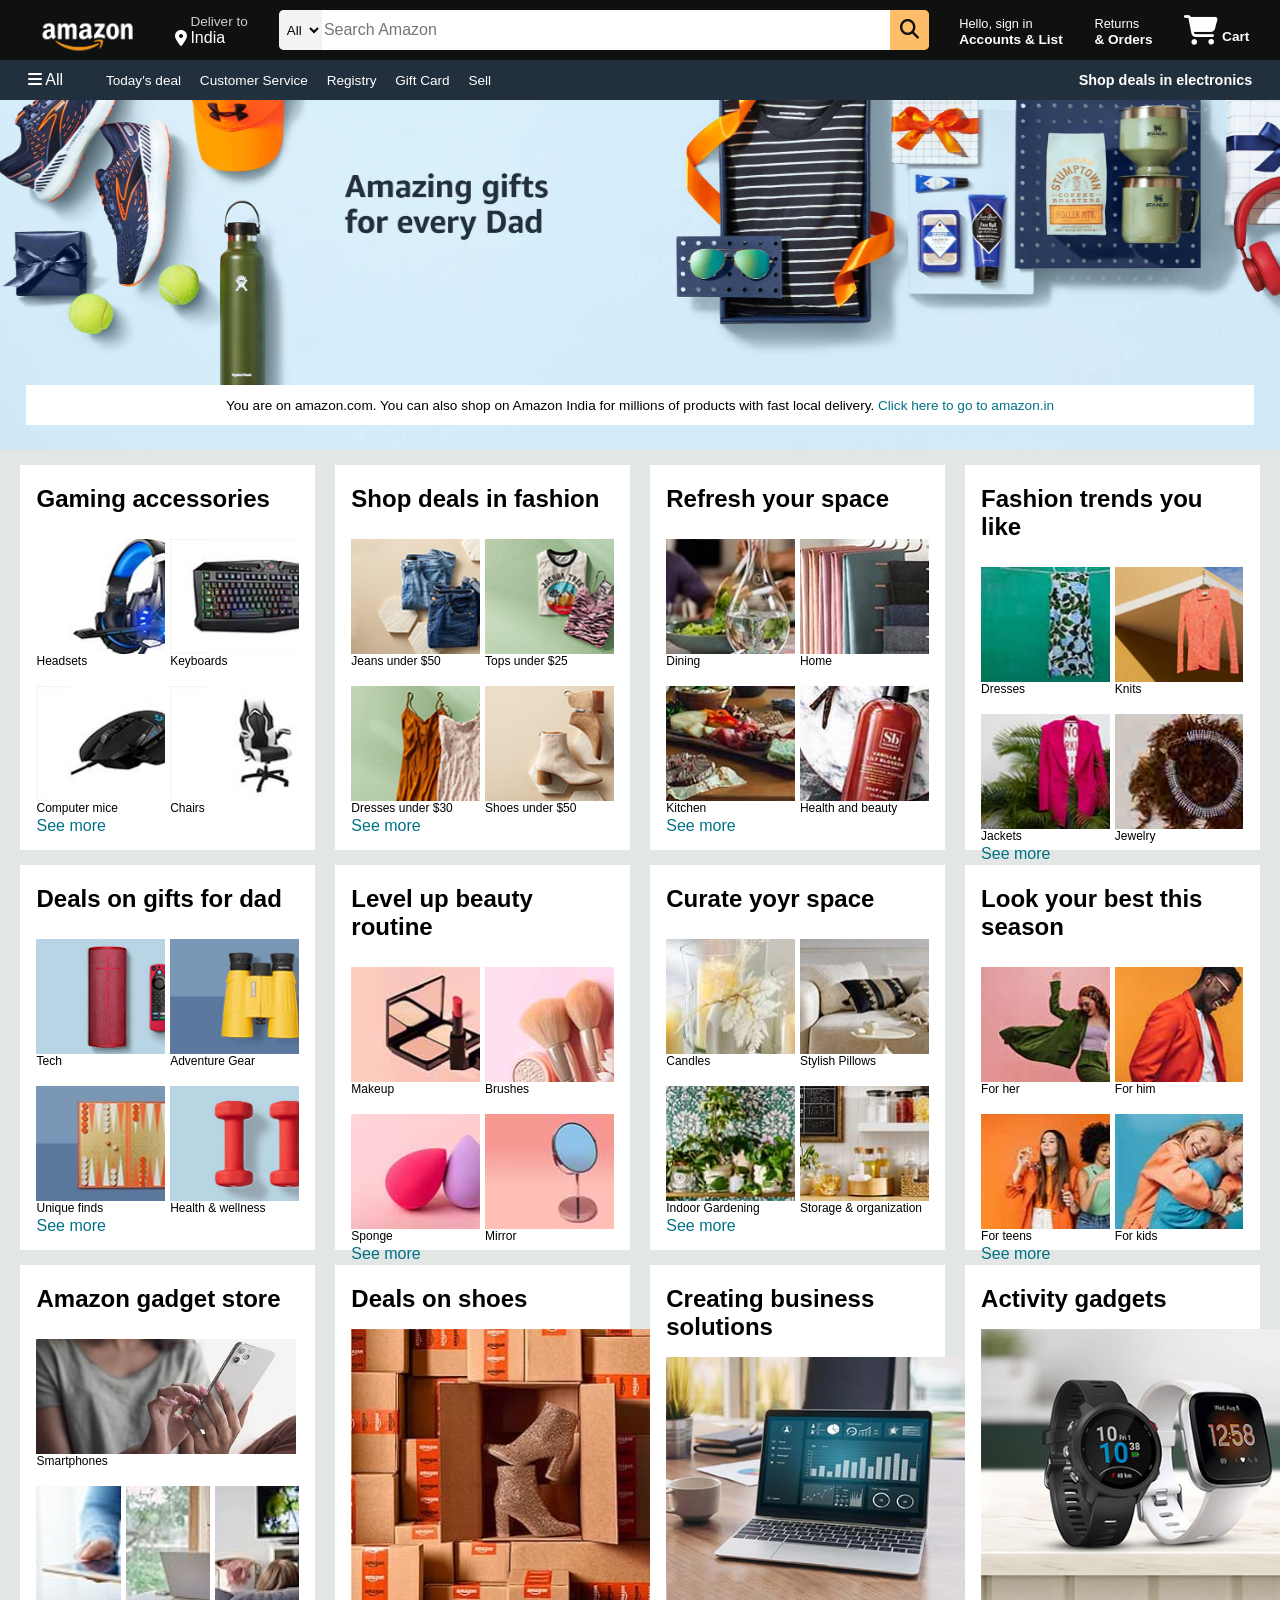
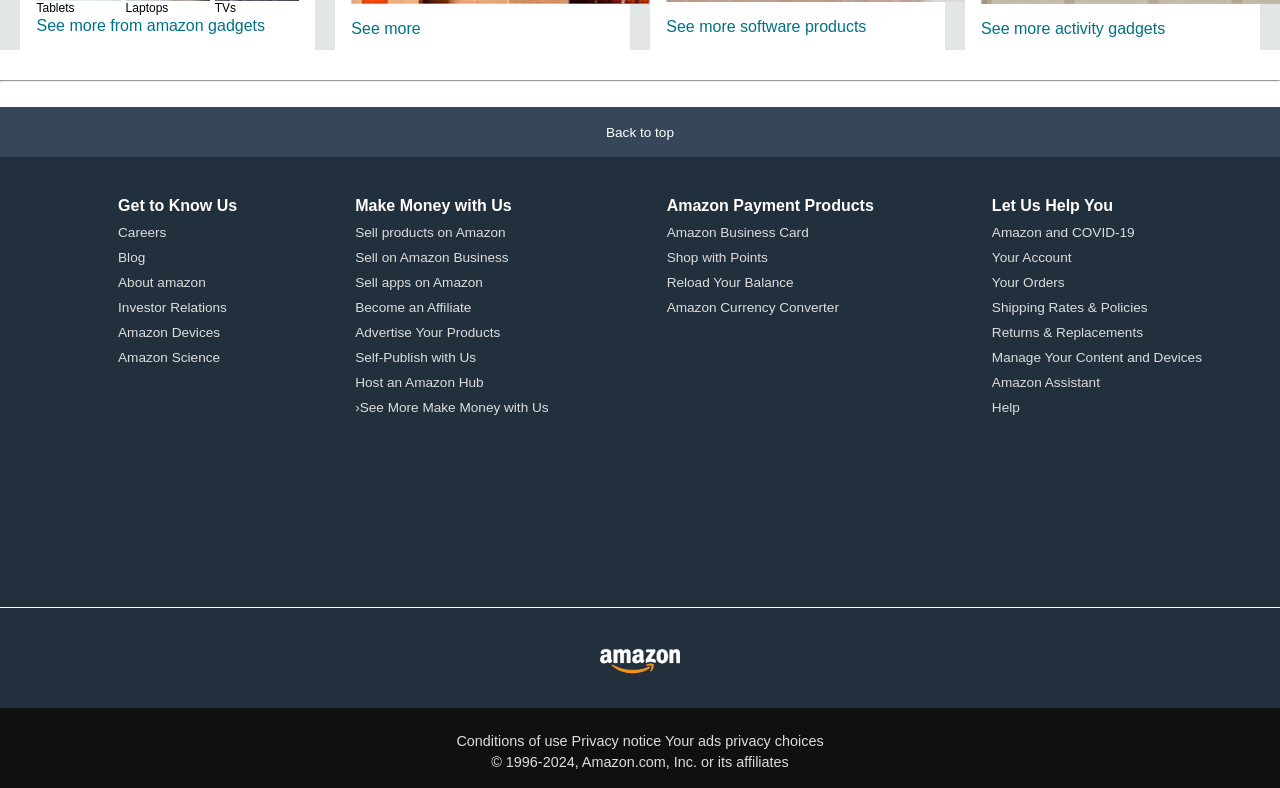
==== index.html @ 2d407ab9 "Rename homepage to index.html for GitHub Pages" ====
<!DOCTYPE html>
<html lang="en">
<head>
    <meta charset="UTF-8">
    <meta name="viewport" content="width=device-width, initial-scale=1.0">
    <title>Amazon</title>
    <link rel="stylesheet" href="style.css">
    <link rel="shortcut icon" href="/assets/images/amazon_logo.png" type="image/x-icon">
    <link rel="stylesheet" href="https://cdnjs.cloudflare.com/ajax/libs/font-awesome/6.5.2/css/all.min.css" integrity="sha512-SnH5WK+bZxgPHs44uWIX+LLJAJ9/2PkPKZ5QiAj6Ta86w+fsb2TkcmfRyVX3pBnMFcV7oQPJkl9QevSCWr3W6A==" crossorigin="anonymous" referrerpolicy="no-referrer" />
</head>
<body>
    <header>
        <div class="navbar">
            <div class="nav-logo border">
                <div class="logo"></div>
            </div>

            <div class="nav-address border">
                <p class="delivery">Deliver to</p>
                <div class="add-icon">
                    <i class="fa-solid fa-location-dot"></i>
                    <p class="country">India</p>
                </div>
            </div>

            <div class="nav-search">
               <select name="Selection" class="search-select">
                <option value="All">All</option>
               </select>
                <input type="text" placeholder="Search Amazon" class="search-input">
                <div class="search-icon">
                    <i class="fa-solid fa-magnifying-glass"></i>
                </div>
            </div>

            <div class="nav-signin border">
                <p><span>Hello, sign in</span></p>
                <p class="nav-common">Accounts & List</p>
            </div>

            <div class="nav-return border">
                <p><span>Returns</span></p>
                <p class="nav-common">& Orders</p>
            </div>

            <div class="nav-cart border">
                <i class="fa-solid fa-cart-shopping"></i>
                Cart
            </div>
        </div>

        <div class="panel">
            <div class="panel-all">
                <i class="fa-solid fa-bars"></i>
                All
            </div>

            <div class="panel-ops">
                <p>Today's deal</p>
                <p>Customer Service</p>
                <p>Registry</p>
                <p>Gift Card</p>
                <p>Sell</p>
            </div>

            <div class="panel-deals">
                Shop deals in electronics
            </div>
        </div>
    </header>

    <div class="hero-section">
        <div class="hero-msg">
            <p>You are on amazon.com. You can also shop on Amazon India for millions of products with fast local delivery. <a href="#">Click here to go to amazon.in</a></p>
        </div>
    </div>

    <div class="shop-section">
        <div class="sec-1 item">
            <div class="sec-content">
                <h2>Gaming accessories</h2>
                <div class="first-row">
                    <div class="item-img_1">
                        <p class="text">Headsets</p>
                    </div>
                    <div class="item-img_2">
                        <p class="text">Keyboards</p>
                    </div>
                    
                </div>
                <div class="sec-row">
                    <div class="item-img_3">
                        <p class="text">Computer mice</p>
                    </div>
                    <div class="item-img_4">
                        <p class="text">Chairs</p>
                    </div> 
                </div>
                <a href="#">See more</a>
            </div>
        </div>

        <div class="sec-2 item">
            <div class="sec-content">
                <h2>Shop deals in fashion</h2>
                <div class="first-row">
                    <div class="fashion-img_1">
                        <p class="text">Jeans under $50</p>
                    </div>
                    <div class="fashion-img_2">
                        <p class="text">Tops under $25</p>
                    </div>
                    
                </div>
                <div class="sec-row">
                    <div class="fashion-img_3">
                        <p class="text">Dresses under $30</p>
                    </div>
                    <div class="fashion-img_4">
                        <p class="text">Shoes under $50</p>
                    </div> 
                </div>
                <a href="#">See more</a>
            </div>
        </div>

        <div class="sec-3 item">
            <div class="sec-content">
                <h2>Refresh your space</h2>
                <div class="first-row">
                    <div class="space-refreshing-img_1">
                        <p class="text">Dining</p>
                    </div>
                    <div class="space-refreshing-img_2">
                        <p class="text">Home</p>
                    </div>
                    
                </div>
                <div class="sec-row">
                    <div class="space-refreshing-img_3">
                        <p class="text">Kitchen</p>
                    </div>
                    <div class="space-refreshing-img_4">
                        <p class="text">Health and beauty</p>
                    </div> 
                </div>
                <a href="#">See more</a>
            </div>
        </div>

        <div class="sec-4 item">
            <div class="sec-content">
                <h2>Fashion trends you like</h2>
                <div class="first-row">
                    <div class="fashion-trends-img_1">
                        <p class="text">Dresses</p>
                    </div>
                    <div class="fashion-trends-img_2">
                        <p class="text">Knits</p>
                    </div>
                    
                </div>
                <div class="sec-row">
                    <div class="fashion-trends-img_3">
                        <p class="text">Jackets</p>
                    </div>
                    <div class="fashion-trends-img_4">
                        <p class="text">Jewelry</p>
                    </div> 
                </div>
                <a href="#">See more</a>
            </div>
        </div>

        <div class="sec-5 item">
            <div class="sec-content">
                <h2>Deals on gifts for dad</h2>
                <div class="first-row">
                    <div class="gift-img_1">
                        <p class="text">Tech</p>
                    </div>
                    <div class="gift-img_2">
                        <p class="text">Adventure Gear</p>
                    </div>
                    
                </div>
                <div class="sec-row">
                    <div class="gift-img_3">
                        <p class="text">Unique finds</p>
                    </div>
                    <div class="gift-img_4">
                        <p class="text">Health & wellness</p>
                    </div> 
                </div>
                <a href="#">See more</a>
            </div>
        </div>

        <div class="sec-6 item">
            <div class="sec-content">
                <h2>Level up beauty routine</h2>
                <div class="first-row">
                    <div class="beauty-img_1">
                        <p class="text">Makeup</p>
                    </div>
                    <div class="beauty-img_2">
                        <p class="text">Brushes</p>
                    </div>
                    
                </div>
                <div class="sec-row">
                    <div class="beauty-img_3">
                        <p class="text">Sponge</p>
                    </div>
                    <div class="beauty-img_4">
                        <p class="text">Mirror</p>
                    </div> 
                </div>
                <a href="#">See more</a>
            </div>
        </div>

        <div class="sec-7 item">
            <div class="sec-content">
                <h2>Curate yoyr space</h2>
                <div class="first-row">
                    <div class="curate-img_1">
                        <p class="text">Candles</p>
                    </div>
                    <div class="curate-img_2">
                        <p class="text">Stylish Pillows</p>
                    </div>
                    
                </div>
                <div class="sec-row">
                    <div class="curate-img_3">
                        <p class="text">Indoor Gardening</p>
                    </div>
                    <div class="curate-img_4">
                        <p class="text">Storage & organization</p>
                    </div> 
                </div>
                <a href="#">See more</a>
            </div>
        </div>

        <div class="sec-8 item">
            <div class="sec-content">
                <h2>Look your best this season</h2>
                <div class="first-row">
                    <div class="best-img_1">
                        <p class="text">For her</p>
                    </div>
                    <div class="best-img_2">
                        <p class="text">For him</p>
                    </div>
                    
                </div>
                <div class="sec-row">
                    <div class="best-img_3">
                        <p class="text">For teens</p>
                    </div>
                    <div class="best-img_4">
                        <p class="text">For kids</p>
                    </div> 
                </div>
                <a href="#">See more</a>
            </div>
        </div>

        <div class="sec-9 item">
            <div class="sec-content">
                <h2>Amazon gadget store</h2>
                <div class="first-row">
                    <div class="gadget-img_1">
                        <p class="text">Smartphones</p>
                    </div>
                    
                </div>
                <div class="sec-row">
                    <div class="gadget-img_2">
                        <p class="text">Tablets</p>
                    </div>
                    <div class="gadget-img_3">
                        <p class="text">Laptops</p>
                    </div>
                    <div class="gadget-img_4">
                        <p class="text">TVs</p>
                    </div> 
                </div>
                <a href="#">See more from amazon gadgets</a>
            </div>
        </div>

        <div class="sec-10 single-img">
            <div class="sec-content">
                <h2>Deals on shoes</h2>
                
                    <div class="shoes-img"></div>
                    
                <a href="#">See more</a>
            </div>
        </div>

        <div class="sec-11 single-img">
            <div class="sec-content">
                <h2>Creating business solutions</h2>
                
                    <div class="business-img software"></div>
                    
                <a href="#">See more software products</a>
            </div>
        </div>

        <div class="sec-12 single-img">
            <div class="sec-content">
                <h2>Activity gadgets</h2>
                
                    <div class="smartwatch-img"></div>
                    
                <a href="#">See more activity gadgets </a>
            </div>
        </div>
    </div>

    <hr>

    <footer>
        <div class="foot-panel-top">
            <p>Back to top</p>
        </div>

        <div class="foot-pannel-content">
            <ul>
                <p>Get to Know Us</p>
                <a href="#">Careers</a>
                <a href="#"> Blog</a>
                <a href="#"> About amazon</a>
                <a href="#">Investor Relations</a>
                <a href="#">Amazon Devices</a>
                <a href="#">Amazon Science</a>
            </ul>

            <ul>
                <p>Make Money with Us</p>
                <a href="#">Sell products on Amazon</a>
                <a href="#">Sell on Amazon Business</a>
                <a href="#">Sell apps on Amazon</a>
                <a href="#">Become an Affiliate</a>
                <a href="#">Advertise Your Products</a>
                <a href="#">Self-Publish with Us</a>
                <a href="#">Host an Amazon Hub</a>
                <a href="#">›See More Make Money with Us</a>
            </ul>

            <ul>
                <p>Amazon Payment Products</p>
                <a href="#">Amazon Business Card</a>
                <a href="#">Shop with Points</a>
                <a href="#">Reload Your Balance</a>
                <a href="#">Amazon Currency Converter</a>
            </ul>

            <ul>
                <p>Let Us Help You</p>
                <a href="#">Amazon and COVID-19</a>
                <a href="#">Your Account</a>
                <a href="#">Your Orders</a>
                <a href="#">Shipping Rates & Policies</a>
                <a href="#">Returns & Replacements</a>
                <a href="#">Manage Your Content and Devices</a>
                <a href="#">Amazon Assistant</a>
                <a href="#">Help</a>
            </ul>
        </div>

        <div class="foot-panel-navs">
            <div class="foot-amazon-logo">
                <div class="logo"></div>
            </div>
            
        </div>

        <div class="panel-nav-pages">
            <div class="pages">
                <a href="#">Conditions of use</a>
                <a href="#">Privacy notice</a>
                <a href="#">Your ads privacy choices</a>
            </div>
            <div class="copyright">
                © 1996-2024, Amazon.com, Inc. or its affiliates
            </div>
        </div>
    </footer>

</body>
</html>
---- style.css ----
* {
    margin: 0;
    font-family: arial;
    border: border-box;
}

.navbar {
    height: 60px;
    background-color: #0f1111;
    color: white;
    display: flex;
    align-items: center;
    justify-content: space-evenly;
}

.nav-logo{
    height: 50px;
    width: 113px;
}

.logo {
    background-image: url("/assets/images/amazon_logo.png");
    height: 50px;
    width: 100%;
    background-size: cover;
}

.border {
    border: 1.5px solid transparent;
}

.border:hover {
    border: 1.5px solid white;
}

.add-icon {
    display: flex;
    align-items: center;
}

.delivery {
    color: #cccccc;
    margin-left: 15px;
    font-size: 0.85rem;
}

.country {
    font-size: 1rem;
    margin-left: 3px;
}

.nav-search {
    display: flex;
    justify-content: space-evenly;
    width: 650px;
    height: 40px;
    background-color: orange;
    border-radius: 5px;
}

.nav-search:hover {
    box-shadow: 0.25px 0.25px 10px #febd68;
}

.search-select {
    background-color: #f3f3f3;
    width: 50px;
    text-align: center;
    border-top-left-radius: 5px;
    border-bottom-left-radius: 5px;
    border: none;
}

.search-input {
    width: 100%;
    font-size: 1rem;
    border: none;
}

.search-icon {
    display: flex;
    justify-content: center;
    align-items: center;
    width: 45px;
    font-size: 1.2rem;
    background-color: #febd68;
    border-top-right-radius: 5px;
    border-bottom-right-radius: 5px;
    color: #0f1111;
}

span {
    font-size: 0.80rem;
}

.nav-common {
    font-size: 0.85rem;
    font-weight: 700;
}

.nav-cart i {
    font-size: 30px;
}

.nav-cart {
    font-size: 0.85rem;
    font-weight: 700;
}

.panel {
    height: 40px;
    background-color: #222f3d;
    color: white;
    display: flex;
    align-items: center;
    justify-content: space-evenly;
}

.panel-ops p {
    display: inline;
    margin-left: 15px;
}

.panel-ops {
    width: 75%;
    font-size: 0.85rem;
}

.panel-deals {
    font-size: 0.9rem;
    font-weight: 700;
}

.hero-section {
    background-image: url("/assets/images/Hero-image.jpg");
    height: 350px;
    background-size: cover;
    display: flex;
    justify-content: center;
    align-items: flex-end;
}

.hero-msg {
    background-color: white;
    color: black;
    height: 40px;
    width: 96%;
    display: flex;
    align-items: center;
    justify-content: center;
    font-size: 0.85rem;
    margin-bottom: 25px;
}

.hero-msg a {
    color: #007185;
    text-decoration: none;
}

.shop-section {
    display: flex;
    justify-content: space-evenly;
    flex-wrap: wrap;
    background-color: #e2e7e6;
}

.item {
    height: 350px;
    width: 23%;
    background-color: white;
    padding: 20px 0px 15px;
    margin-top: 15px;
}

.sec-content {
    margin-left: 1rem;
    margin-right: 1rem;
}

.sec-content h2 {
    font-size: 1.5rem;
    font-weight: 700;
    margin-bottom: 10px;
}

.sec-content a {
    color: #007185;
    text-decoration: none;
}

.sec-content a:hover {
    color: red;
}

.first-row {
    display: flex;
}

.sec-row {
    display: flex;
}

.text {
    font-size: 0.75rem;
    margin-top: 115px;
}

.item-img_1 {
    background-image: url("/assets/images/Headset.jpg");
    background-size: cover;
    height: 115px;
    width: 185px;
    margin-top: 1rem;
    margin-bottom: 1rem;
    margin-right: 2.5px;
}

.item-img_2 {
    background-image: url("/assets/images/Keyboards.jpg");
    background-size: cover;
    height: 115px;
    width: 185px;
    margin-top: 1rem;
    margin-bottom: 1rem;
    margin-left: 2.5px;
}


.item-img_3 {
    background-image: url("/assets/images/Computer-mice.jpg");
    background-size: cover;
    height: 115px;
    width: 185px;
    margin-top: 1rem;
    margin-bottom: 1rem;
    margin-right: 2.5px;
}

.item-img_4 {
    background-image: url("/assets/images/Chairs.jpg");
    background-size: cover;
    height: 115px;
    width: 185px;
    margin-top: 1rem;
    margin-bottom: 1rem;
    margin-left: 2.5px;
}

.fashion-img_1 {
    background-image: url("/assets/images/Jeans.jpg");
    background-size: cover;
    height: 115px;
    width: 185px;
    margin-top: 1rem;
    margin-bottom: 1rem;
    margin-right: 2.5px;
}

.fashion-img_2 {
    background-image: url("/assets/images/Tops.jpg");
    background-size: cover;
    height: 115px;
    width: 185px;
    margin-top: 1rem;
    margin-bottom: 1rem;
    margin-left: 2.5px;
}


.fashion-img_3 {
    background-image: url("/assets/images/Dresses.jpg");
    background-size: cover;
    height: 115px;
    width: 185px;
    margin-top: 1rem;
    margin-bottom: 1rem;
    margin-right: 2.5px;
}

.fashion-img_4 {
    background-image: url("/assets/images/Shoes.jpg");
    background-size: cover;
    height: 115px;
    width: 185px;
    margin-top: 1rem;
    margin-bottom: 1rem;
    margin-left: 2.5px;
}

 .space-refreshing-img_1 {
    background-image: url("/assets/images/Dining.jpg");
    background-size: cover;
    height: 115px;
    width: 185px;
    margin-top: 1rem;
    margin-bottom: 1rem;
    margin-right: 2.5px;
}

.space-refreshing-img_2 {
    background-image: url("/assets/images/Home.jpg");
    background-size: cover;
    height: 115px;
    width: 185px;
    margin-top: 1rem;
    margin-bottom: 1rem;
    margin-left: 2.5px;
}


.space-refreshing-img_3 {
    background-image: url("/assets/images/Kitchen.jpg");
    background-size: cover;
    height: 115px;
    width: 185px;
    margin-top: 1rem;
    margin-bottom: 1rem;
    margin-right: 2.5px;
}

.space-refreshing-img_4 {
    background-image: url("assets/images/Health\ and\ beauty.jpg");
    background-size: cover;
    height: 115px;
    width: 185px;
    margin-top: 1rem;
    margin-bottom: 1rem;
    margin-left: 2.5px;
}

.fashion-trends-img_1 {
    background-image: url("/assets/images/Trends-dresses.jpg");
    background-size: cover;
    height: 115px;
    width: 185px;
    margin-top: 1rem;
    margin-bottom: 1rem;
    margin-right: 2.5px;
}

.fashion-trends-img_2 {
    background-image: url("assets/images/Trends-knits.jpg");
    background-size: cover;
    height: 115px;
    width: 185px;
    margin-top: 1rem;
    margin-bottom: 1rem;
    margin-left: 2.5px;
}


.fashion-trends-img_3 {
    background-image: url("/assets/images/Trends-jackets.jpg");
    background-size: cover;
    height: 115px;
    width: 185px;
    margin-top: 1rem;
    margin-bottom: 1rem;
    margin-right: 2.5px;
}

.fashion-trends-img_4 {
    background-image: url("/assets/images/Trends-jewelry.jpg");
    background-size: cover;
    height: 115px;
    width: 185px;
    margin-top: 1rem;
    margin-bottom: 1rem;
    margin-left: 2.5px;
} 

.gift-img_1 {
    background-image: url("/assets/images/Gift-tech.jpg");
    background-size: cover;
    height: 115px;
    width: 185px;
    margin-top: 1rem;
    margin-bottom: 1rem;
    margin-right: 2.5px;
}

.gift-img_2 {
    background-image: url("/assets/images/Gift-adventure_gear.jpg");
    background-size: cover;
    height: 115px;
    width: 185px;
    margin-top: 1rem;
    margin-bottom: 1rem;
    margin-left: 2.5px;
}


.gift-img_3 {
    background-image: url("/assets/images/Gift-unique_finds.jpg");
    background-size: cover;
    height: 115px;
    width: 185px;
    margin-top: 1rem;
    margin-bottom: 1rem;
    margin-right: 2.5px;
}

.gift-img_4 {
    background-image: url("/assets/images/Gift-health\ &\ wellness.jpg");
    background-size: cover;
    height: 115px;
    width: 185px;
    margin-top: 1rem;
    margin-bottom: 1rem;
    margin-left: 2.5px;
}

.beauty-img_1 {
    background-image: url("/assets/images/Beauty-makeup.jpg");
    background-size: cover;
    height: 115px;
    width: 185px;
    margin-top: 1rem;
    margin-bottom: 1rem;
    margin-right: 2.5px;
}

.beauty-img_2 {
    background-image: url("/assets/images/Beauty-brushes.jpg");
    background-size: cover;
    height: 115px;
    width: 185px;
    margin-top: 1rem;
    margin-bottom: 1rem;
    margin-left: 2.5px;
}


.beauty-img_3 {
    background-image: url("/assets/images/Beauty-sponges.jpg");
    background-size: cover;
    height: 115px;
    width: 185px;
    margin-top: 1rem;
    margin-bottom: 1rem;
    margin-right: 2.5px;
}

.beauty-img_4 {
    background-image: url("/assets/images/Beauty-mirrors.jpg");
    background-size: cover;
    height: 115px;
    width: 185px;
    margin-top: 1rem;
    margin-bottom: 1rem;
    margin-left: 2.5px;
}

.curate-img_1 {
    background-image: url("/assets/images/space-candles.jpg");
    background-size: cover;
    height: 115px;
    width: 185px;
    margin-top: 1rem;
    margin-bottom: 1rem;
    margin-right: 2.5px;
}

.curate-img_2 {
    background-image: url("/assets/images/space-stylish_pillows.jpg");
    background-size: cover;
    height: 115px;
    width: 185px;
    margin-top: 1rem;
    margin-bottom: 1rem;
    margin-left: 2.5px;
}


.curate-img_3 {
    background-image: url("/assets/images/space-indoor_gardening.jpg");
    background-size: cover;
    height: 115px;
    width: 185px;
    margin-top: 1rem;
    margin-bottom: 1rem;
    margin-right: 2.5px;
}

.curate-img_4 {
    background-image: url("/assets/images/space-storage\ &\ organization.jpg");
    background-size: cover;
    height: 115px;
    width: 185px;
    margin-top: 1rem;
    margin-bottom: 1rem;
    margin-left: 2.5px;
}

.best-img_1 {
    background-image: url("/assets/images/best-for_her.jpg");
    background-size: cover;
    height: 115px;
    width: 185px;
    margin-top: 1rem;
    margin-bottom: 1rem;
    margin-right: 2.5px;
}

.best-img_2 {
    background-image: url("/assets/images/best-for_him.jpg");
    background-size: cover;
    height: 115px;
    width: 185px;
    margin-top: 1rem;
    margin-bottom: 1rem;
    margin-left: 2.5px;
}


.best-img_3 {
    background-image: url("/assets/images/best-for_teens.jpg");
    background-size: cover;
    height: 115px;
    width: 185px;
    margin-top: 1rem;
    margin-bottom: 1rem;
    margin-right: 2.5px;
}

.best-img_4 {
    background-image: url("/assets/images/best-for_kids.jpg");
    background-size: cover;
    height: 115px;
    width: 185px;
    margin-top: 1rem;
    margin-bottom: 1rem;
    margin-left: 2.5px;
}

.gadget-img_1 {
    background-image: url("/assets/images/Gadget-smartphone.jpg");
    background-size: cover;
    height: 115px;
    width: 100%;
    margin-top: 1rem;
    margin-bottom: 1rem;
    margin-right: 2.5px;
}

.gadget-img_2 {
    background-image: url("/assets/images/Gadget-tablet.jpg");
    background-size: cover;
    height: 115px;
    width: 185px;
    margin-top: 1rem;
    margin-bottom: 1rem;
    margin-right: 2.5px;
}


.gadget-img_3 {
    background-image: url("/assets/images/Gadget-laptop.jpg");
    background-size: cover;
    height: 115px;
    width: 185px;
    margin-top: 1rem;
    margin-bottom: 1rem;
    margin-right: 2.5px;
    margin-left: 2.5px;
}

.gadget-img_4 {
    background-image: url("/assets/images/Gadget-tv.jpg");
    background-size: cover;
    height: 115px;
    width: 185px;
    margin-top: 1rem;
    margin-bottom: 1rem;
    margin-left: 2.5px;
}

.single-img {
    height: 350px;
    width: 23%;
    background-color: white;
    padding: 20px 0px 15px;
    margin-top: 15px;
}

.shoes-img {
    background-image: url("/assets/images/deals-shoes.jpg");
    background-size: cover;
    height: 275px;
    width: 315px;
    margin-top: 1rem;
    margin-bottom: 1rem;
}

.business-img {
    background-image: url("/assets/images/business-solutions.jpg");
    background-size: cover;
    height: 245px;
    width: 315px;
    margin-top: 1rem;
    margin-bottom: 1rem;
}


.smartwatch-img {
    background-image: url("/assets/images/Activity-smartwatch.jpg");
    background-size: cover;
    height: 275px;
    width: 315px;
    margin-top: 1rem;
    margin-bottom: 1rem;
}

hr {
    margin-top: 30px;
}

footer {
    margin-top: 25px;
}

.foot-panel-top {
    background-color: #37475a;
    display: flex;
    justify-content: center;
    align-items: center;
    color: white;
    font-size: 0.85rem;
    height: 50px;
}

.foot-pannel-content p {
    font-weight: 700;
    margin-top: 40px;
}

.foot-pannel-content a {
    text-decoration: none;
}

.foot-pannel-content a:hover {
    text-decoration: underline;
}


.foot-pannel-content {
    display: flex;
    justify-content: space-evenly;
    background-color: #222f3d;
    color: white;
    height: 450px;
}

ul a {
    display: block;
    color: #dddddd;
    font-size: 0.85rem;
    margin-top: 10px;
}

.foot-panel-navs {
    background-color: #222f3d;
    border-top: 0.15px solid white;
    color: white;
    height: 100px;
    display: flex;
    justify-content: center;
    align-items: center;
}


.foot-amazon-logo {
    background-image: url("/assets/images/amazon_logo.png");
    height: 50px;
    width: 100px;
    background-size: cover;
}

.panel-nav-pages {
    background-color: #0f1111;
    height: 80px;
    font-size: 0.90rem;
    text-align: center;
}
.pages a {
    color: #dddddd;
    text-decoration: none;
}

.pages a:hover {
    text-decoration: underline;
}

.pages {
    padding-top: 25px;
}

.copyright {
    color: #dddddd;
    padding-top: 5px;
}
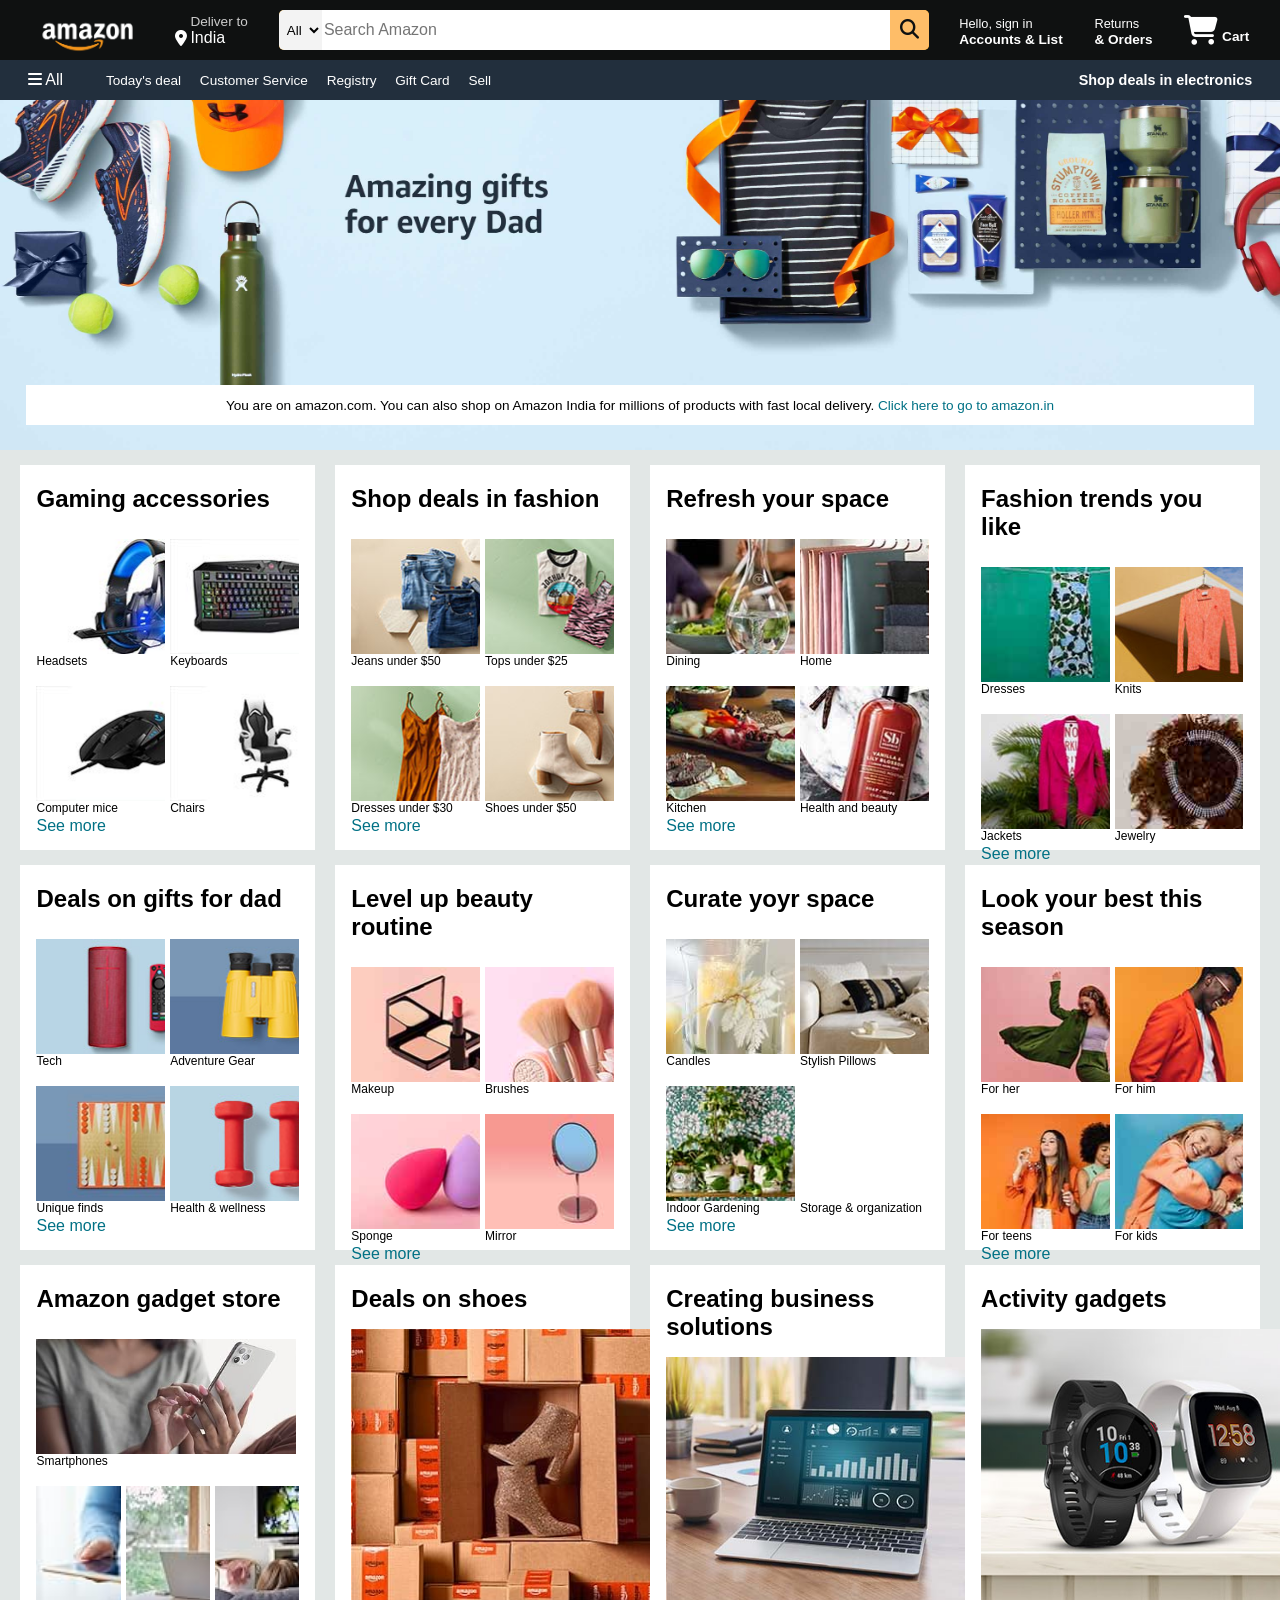
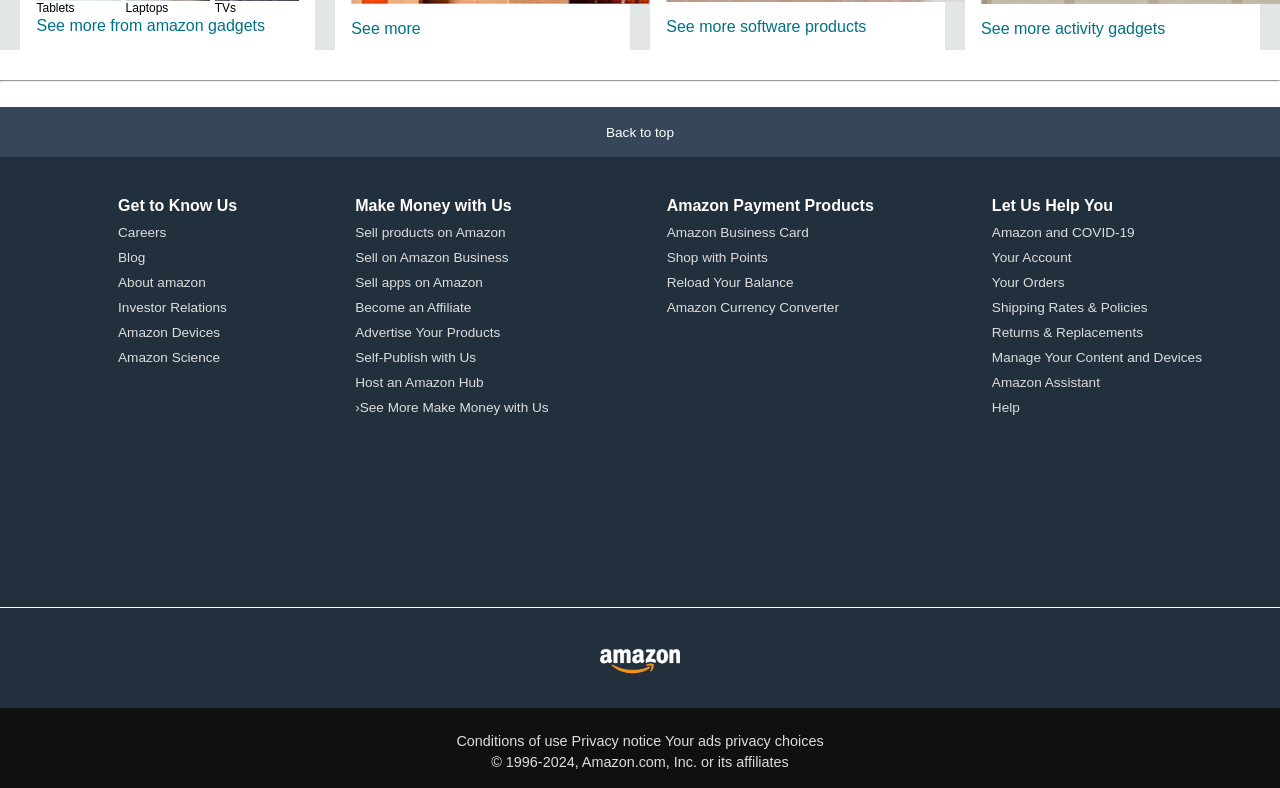
==== commit 5a9fbfb2: "Fix image paths for GitHub Pages" ====
--- a/index.html
+++ b/index.html
@@ -5,7 +5,7 @@
     <meta name="viewport" content="width=device-width, initial-scale=1.0">
     <title>Amazon</title>
     <link rel="stylesheet" href="style.css">
-    <link rel="shortcut icon" href="/assets/images/amazon_logo.png" type="image/x-icon">
+    <link rel="shortcut icon" href="assets/images/amazon_logo.png" type="image/x-icon">
     <link rel="stylesheet" href="https://cdnjs.cloudflare.com/ajax/libs/font-awesome/6.5.2/css/all.min.css" integrity="sha512-SnH5WK+bZxgPHs44uWIX+LLJAJ9/2PkPKZ5QiAj6Ta86w+fsb2TkcmfRyVX3pBnMFcV7oQPJkl9QevSCWr3W6A==" crossorigin="anonymous" referrerpolicy="no-referrer" />
 </head>
 <body>
--- a/style.css
+++ b/style.css
@@ -19,7 +19,7 @@
 }
 
 .logo {
-    background-image: url("/assets/images/amazon_logo.png");
+    background-image: url("assets/images/amazon_logo.png");
     height: 50px;
     width: 100%;
     background-size: cover;
@@ -132,7 +132,7 @@
 }
 
 .hero-section {
-    background-image: url("/assets/images/Hero-image.jpg");
+    background-image: url("assets/images/Hero-image.jpg");
     height: 350px;
     background-size: cover;
     display: flex;
@@ -206,7 +206,7 @@
 }
 
 .item-img_1 {
-    background-image: url("/assets/images/Headset.jpg");
+    background-image: url("assets/images/Headset.jpg");
     background-size: cover;
     height: 115px;
     width: 185px;
@@ -216,7 +216,7 @@
 }
 
 .item-img_2 {
-    background-image: url("/assets/images/Keyboards.jpg");
+    background-image: url("assets/images/Keyboards.jpg");
     background-size: cover;
     height: 115px;
     width: 185px;
@@ -227,7 +227,7 @@
 
 
 .item-img_3 {
-    background-image: url("/assets/images/Computer-mice.jpg");
+    background-image: url("assets/images/Computer-mice.jpg");
     background-size: cover;
     height: 115px;
     width: 185px;
@@ -237,7 +237,7 @@
 }
 
 .item-img_4 {
-    background-image: url("/assets/images/Chairs.jpg");
+    background-image: url("assets/images/Chairs.jpg");
     background-size: cover;
     height: 115px;
     width: 185px;
@@ -247,7 +247,7 @@
 }
 
 .fashion-img_1 {
-    background-image: url("/assets/images/Jeans.jpg");
+    background-image: url("assets/images/Jeans.jpg");
     background-size: cover;
     height: 115px;
     width: 185px;
@@ -257,7 +257,7 @@
 }
 
 .fashion-img_2 {
-    background-image: url("/assets/images/Tops.jpg");
+    background-image: url("assets/images/Tops.jpg");
     background-size: cover;
     height: 115px;
     width: 185px;
@@ -268,7 +268,7 @@
 
 
 .fashion-img_3 {
-    background-image: url("/assets/images/Dresses.jpg");
+    background-image: url("assets/images/Dresses.jpg");
     background-size: cover;
     height: 115px;
     width: 185px;
@@ -278,7 +278,7 @@
 }
 
 .fashion-img_4 {
-    background-image: url("/assets/images/Shoes.jpg");
+    background-image: url("assets/images/Shoes.jpg");
     background-size: cover;
     height: 115px;
     width: 185px;
@@ -288,7 +288,7 @@
 }
 
  .space-refreshing-img_1 {
-    background-image: url("/assets/images/Dining.jpg");
+    background-image: url("assets/images/Dining.jpg");
     background-size: cover;
     height: 115px;
     width: 185px;
@@ -298,7 +298,7 @@
 }
 
 .space-refreshing-img_2 {
-    background-image: url("/assets/images/Home.jpg");
+    background-image: url("assets/images/Home.jpg");
     background-size: cover;
     height: 115px;
     width: 185px;
@@ -309,7 +309,7 @@
 
 
 .space-refreshing-img_3 {
-    background-image: url("/assets/images/Kitchen.jpg");
+    background-image: url("assets/images/Kitchen.jpg");
     background-size: cover;
     height: 115px;
     width: 185px;
@@ -319,7 +319,7 @@
 }
 
 .space-refreshing-img_4 {
-    background-image: url("assets/images/Health\ and\ beauty.jpg");
+    background-image: url("assets/images/Health&beauty.jpg");
     background-size: cover;
     height: 115px;
     width: 185px;
@@ -329,7 +329,7 @@
 }
 
 .fashion-trends-img_1 {
-    background-image: url("/assets/images/Trends-dresses.jpg");
+    background-image: url("assets/images/Trends-dresses.jpg");
     background-size: cover;
     height: 115px;
     width: 185px;
@@ -350,7 +350,7 @@
 
 
 .fashion-trends-img_3 {
-    background-image: url("/assets/images/Trends-jackets.jpg");
+    background-image: url("assets/images/Trends-jackets.jpg");
     background-size: cover;
     height: 115px;
     width: 185px;
@@ -360,7 +360,7 @@
 }
 
 .fashion-trends-img_4 {
-    background-image: url("/assets/images/Trends-jewelry.jpg");
+    background-image: url("assets/images/Trends-jewelry.jpg");
     background-size: cover;
     height: 115px;
     width: 185px;
@@ -370,7 +370,7 @@
 } 
 
 .gift-img_1 {
-    background-image: url("/assets/images/Gift-tech.jpg");
+    background-image: url("assets/images/Gift-tech.jpg");
     background-size: cover;
     height: 115px;
     width: 185px;
@@ -380,7 +380,7 @@
 }
 
 .gift-img_2 {
-    background-image: url("/assets/images/Gift-adventure_gear.jpg");
+    background-image: url("assets/images/Gift-adventure_gear.jpg");
     background-size: cover;
     height: 115px;
     width: 185px;
@@ -391,7 +391,7 @@
 
 
 .gift-img_3 {
-    background-image: url("/assets/images/Gift-unique_finds.jpg");
+    background-image: url("assets/images/Gift-unique_finds.jpg");
     background-size: cover;
     height: 115px;
     width: 185px;
@@ -401,7 +401,7 @@
 }
 
 .gift-img_4 {
-    background-image: url("/assets/images/Gift-health\ &\ wellness.jpg");
+    background-image: url("assets/images/Gift-health&wellness.jpg");
     background-size: cover;
     height: 115px;
     width: 185px;
@@ -411,7 +411,7 @@
 }
 
 .beauty-img_1 {
-    background-image: url("/assets/images/Beauty-makeup.jpg");
+    background-image: url("assets/images/Beauty-makeup.jpg");
     background-size: cover;
     height: 115px;
     width: 185px;
@@ -421,7 +421,7 @@
 }
 
 .beauty-img_2 {
-    background-image: url("/assets/images/Beauty-brushes.jpg");
+    background-image: url("assets/images/Beauty-brushes.jpg");
     background-size: cover;
     height: 115px;
     width: 185px;
@@ -432,7 +432,7 @@
 
 
 .beauty-img_3 {
-    background-image: url("/assets/images/Beauty-sponges.jpg");
+    background-image: url("assets/images/Beauty-sponges.jpg");
     background-size: cover;
     height: 115px;
     width: 185px;
@@ -442,7 +442,7 @@
 }
 
 .beauty-img_4 {
-    background-image: url("/assets/images/Beauty-mirrors.jpg");
+    background-image: url("assets/images/Beauty-mirrors.jpg");
     background-size: cover;
     height: 115px;
     width: 185px;
@@ -452,7 +452,7 @@
 }
 
 .curate-img_1 {
-    background-image: url("/assets/images/space-candles.jpg");
+    background-image: url("assets/images/space-candles.jpg");
     background-size: cover;
     height: 115px;
     width: 185px;
@@ -462,7 +462,7 @@
 }
 
 .curate-img_2 {
-    background-image: url("/assets/images/space-stylish_pillows.jpg");
+    background-image: url("assets/images/space-stylish_pillows.jpg");
     background-size: cover;
     height: 115px;
     width: 185px;
@@ -473,7 +473,7 @@
 
 
 .curate-img_3 {
-    background-image: url("/assets/images/space-indoor_gardening.jpg");
+    background-image: url("assets/images/space-indoor_gardening.jpg");
     background-size: cover;
     height: 115px;
     width: 185px;
@@ -483,7 +483,7 @@
 }
 
 .curate-img_4 {
-    background-image: url("/assets/images/space-storage\ &\ organization.jpg");
+    background-image: url("assets/images/space-storage&organization.jpg");
     background-size: cover;
     height: 115px;
     width: 185px;
@@ -493,7 +493,7 @@
 }
 
 .best-img_1 {
-    background-image: url("/assets/images/best-for_her.jpg");
+    background-image: url("assets/images/best-for_her.jpg");
     background-size: cover;
     height: 115px;
     width: 185px;
@@ -503,7 +503,7 @@
 }
 
 .best-img_2 {
-    background-image: url("/assets/images/best-for_him.jpg");
+    background-image: url("assets/images/best-for_him.jpg");
     background-size: cover;
     height: 115px;
     width: 185px;
@@ -514,7 +514,7 @@
 
 
 .best-img_3 {
-    background-image: url("/assets/images/best-for_teens.jpg");
+    background-image: url("assets/images/best-for_teens.jpg");
     background-size: cover;
     height: 115px;
     width: 185px;
@@ -524,7 +524,7 @@
 }
 
 .best-img_4 {
-    background-image: url("/assets/images/best-for_kids.jpg");
+    background-image: url("assets/images/best-for_kids.jpg");
     background-size: cover;
     height: 115px;
     width: 185px;
@@ -534,7 +534,7 @@
 }
 
 .gadget-img_1 {
-    background-image: url("/assets/images/Gadget-smartphone.jpg");
+    background-image: url("assets/images/Gadget-smartphone.jpg");
     background-size: cover;
     height: 115px;
     width: 100%;
@@ -544,7 +544,7 @@
 }
 
 .gadget-img_2 {
-    background-image: url("/assets/images/Gadget-tablet.jpg");
+    background-image: url("assets/images/Gadget-tablet.jpg");
     background-size: cover;
     height: 115px;
     width: 185px;
@@ -555,7 +555,7 @@
 
 
 .gadget-img_3 {
-    background-image: url("/assets/images/Gadget-laptop.jpg");
+    background-image: url("assets/images/Gadget-laptop.jpg");
     background-size: cover;
     height: 115px;
     width: 185px;
@@ -566,7 +566,7 @@
 }
 
 .gadget-img_4 {
-    background-image: url("/assets/images/Gadget-tv.jpg");
+    background-image: url("assets/images/Gadget-tv.jpg");
     background-size: cover;
     height: 115px;
     width: 185px;
@@ -584,7 +584,7 @@
 }
 
 .shoes-img {
-    background-image: url("/assets/images/deals-shoes.jpg");
+    background-image: url("assets/images/deals-shoes.jpg");
     background-size: cover;
     height: 275px;
     width: 315px;
@@ -593,7 +593,7 @@
 }
 
 .business-img {
-    background-image: url("/assets/images/business-solutions.jpg");
+    background-image: url("assets/images/business-solutions.jpg");
     background-size: cover;
     height: 245px;
     width: 315px;
@@ -603,7 +603,7 @@
 
 
 .smartwatch-img {
-    background-image: url("/assets/images/Activity-smartwatch.jpg");
+    background-image: url("assets/images/Activity-smartwatch.jpg");
     background-size: cover;
     height: 275px;
     width: 315px;
@@ -670,7 +670,7 @@
 
 
 .foot-amazon-logo {
-    background-image: url("/assets/images/amazon_logo.png");
+    background-image: url("assets/images/amazon_logo.png");
     height: 50px;
     width: 100px;
     background-size: cover;
